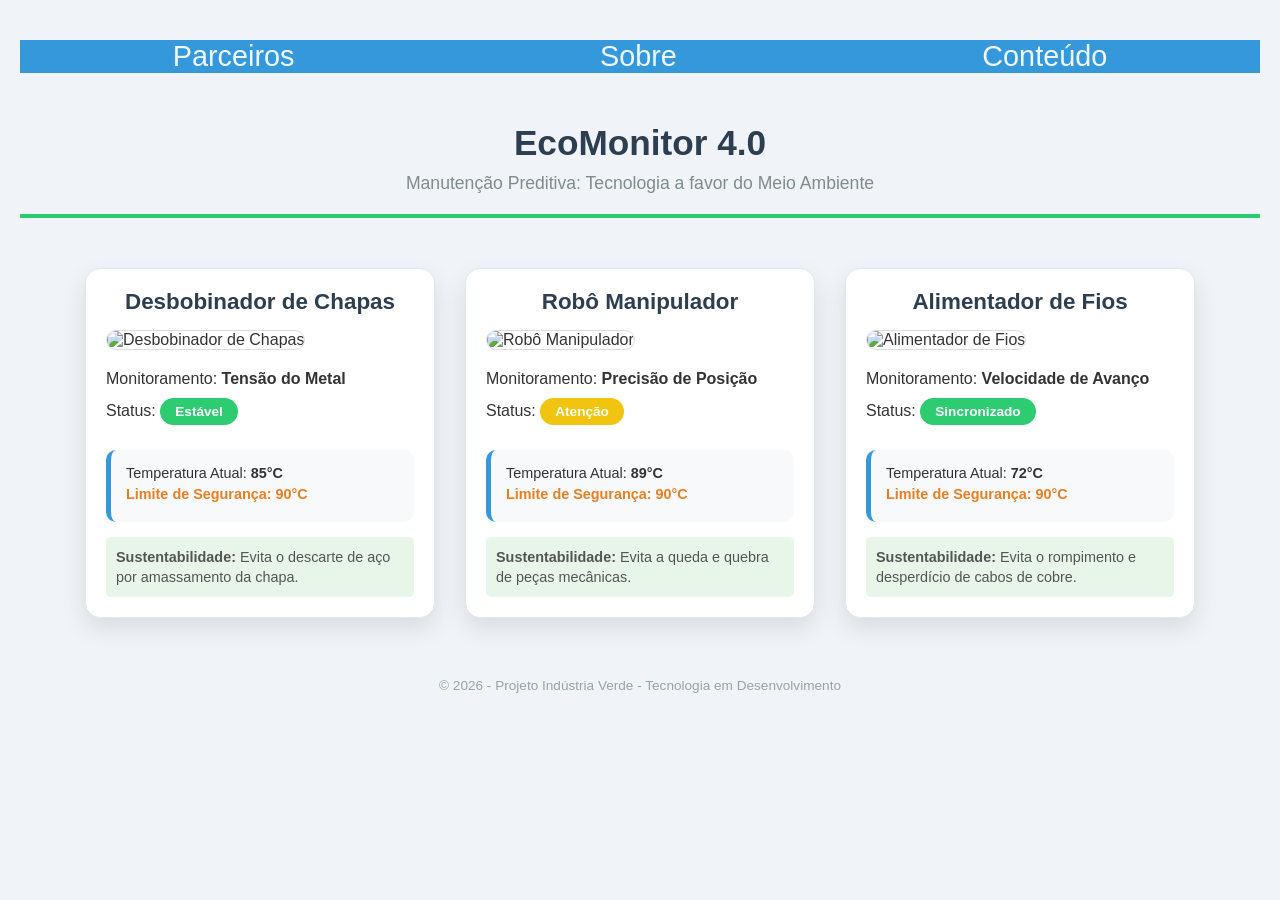
==== index.html @ 47059345 "navegacao no header" ====
<!DOCTYPE html>
<html lang="pt-br">
<head>
    <meta charset="UTF-8">
    <meta name="viewport" content="width=device-width, initial-scale=1.0">
    <title>EcoMonitor - Indústria Sustentável</title>
    <link rel="stylesheet" href="style.css">
</head>
<body>
    <header>
           <nav class="navegacao-inicio">
          <a href="/paginas/parceiros.html">Parceiros </a>
          <a href="/paginas/sobre.html"> Sobre</a>
          <a href="/paginas/conteudo.html">Conteúdo</a>
         </nav>
        <h1>EcoMonitor 4.0</h1>
        <p>Manutenção Preditiva: Tecnologia a favor do Meio Ambiente</p>
    </header>

    <main class="dashboard-container">
        
        <section class="card" id="desbobinador">
            <h2>Desbobinador de Chapas</h2>
            <img src="img/Desbobinador de Chapas.jpeg" alt="Desbobinador de Chapas" class="foto-maquina">
            <p>Monitoramento: <strong>Tensão do Metal</strong></p>
            <p>Status: <span class="badge status-bom">Estável</span></p>
            
            <div class="monitoramento-temp">
                <p>Temperatura Atual: <strong>85°C</strong></p>
                <p class="info-alerta">Limite de Segurança: 90°C</p>
            </div>

            <p class="impacto"><strong>Sustentabilidade:</strong> Evita o descarte de aço por amassamento da chapa.</p>
        </section>

        <section class="card" id="robo-manipulador">
            <h2>Robô Manipulador</h2>
            <img src="img/Robô Manipulador.jpeg" alt="Robô Manipulador" class="foto-maquina">
            <p>Monitoramento: <strong>Precisão de Posição</strong></p>
            <p>Status: <span class="badge status-alerta">Atenção</span></p>
            
            <div class="monitoramento-temp">
                <p>Temperatura Atual: <strong>89°C</strong></p>
                <p class="info-alerta">Limite de Segurança: 90°C</p>
            </div>

            <p class="impacto"><strong>Sustentabilidade:</strong> Evita a queda e quebra de peças mecânicas.</p>
        </section>

        <section class="card" id="alimentador-fios">
            <h2>Alimentador de Fios</h2>
            <img src="img/Alimentador de Fios.jpeg" alt="Alimentador de Fios" class="foto-maquina">
            <p>Monitoramento: <strong>Velocidade de Avanço</strong></p>
            <p>Status: <span class="badge status-bom">Sincronizado</span></p>
            
            <div class="monitoramento-temp">
                <p>Temperatura Atual: <strong>72°C</strong></p>
                <p class="info-alerta">Limite de Segurança: 90°C</p>
            </div>

            <p class="impacto"><strong>Sustentabilidade:</strong> Evita o rompimento e desperdício de cabos de cobre.</p>
        </section>

    </main>

    <footer>
        <p>&copy; 2026 - Projeto Indústria Verde - Tecnologia em Desenvolvimento</p>
    </footer>

</body>
</html>
---- style.css ----
* {
   margin: 0;
    padding: 0;
    box-sizing: border-box;
    font-family: 'Segoe UI', Tahoma, Geneva, Verdana, sans-serif;
}

body {
    background-color: #f0f4f8; 
    color: #333;
    padding: 40px 20px;
}

.navegacao-inicio {
display: flex;
align-items: center;
justify-content: space-around;
background: #3498db;
margin-bottom: 50px;

}
.navegacao-inicio a{
color: aliceblue;
font-family:'Segoe UI', Tahoma, Geneva, Verdana, sans-serif;
font-size: 1.8rem;
text-decoration: none;
cursor: pointer;
}
.navegacao-inicio a:hover{
color: wheat;
}
/* erika ate aqui*/


header {
    text-align: center;
    margin-bottom: 50px;
    border-bottom: 4px solid #2ecc71; 
    padding-bottom: 20px;
}

header h1 {
    color: #2c3e50;
    font-size: 2.2rem;
    margin-bottom: 10px;
}

header p {
    color: #7f8c8d;
    font-size: 1.1rem;
}


.dashboard-container {
    display: flex;
    flex-wrap: wrap;
    justify-content: center;
    gap: 30px;
}


.card {
    background-color: #ffffff;
    border-radius: 15px;
    padding: 20px;
    width: 350px; 
    box-shadow: 0 10px 25px rgba(0, 0, 0, 0.1);
    transition: transform 0.3s ease;
    border: 1px solid #e1e8ed;
}

.card:hover {
    transform: translateY(-10px); 
}

.card h2 {
    font-size: 1.4rem;
    color: #2c3e50;
    margin-bottom: 15px;
    text-align: center;
}


.foto-maquina {
    width: 100%;           
    height: 200px;         
    object-fit: cover;    
    border-radius: 10px;   
    margin-bottom: 20px;  
    border: 1px solid #ddd;
}


.badge {
    display: inline-block;
    padding: 6px 15px;
    border-radius: 20px;
    font-size: 0.85rem;
    font-weight: bold;
    color: white;
    margin: 10px 0;
}

.status-bom { background-color: #2ecc71; }
.status-alerta { background-color: #f1c40f; }
.status-critico { background-color: #e74c3c; }


.monitoramento-temp {
    background-color: #f8f9fa;
    padding: 15px;
    border-radius: 10px;
    margin: 15px 0;
    border-left: 5px solid #3498db; 
}

.monitoramento-temp p {
    font-size: 0.9rem;
    margin-bottom: 5px;
}

.info-alerta {
    color: #e67e22;
    font-weight: bold;
    font-size: 0.8rem;
}


.impacto {
    font-size: 0.9rem;
    color: #555;
    background-color: #e8f5e9; 
    padding: 10px;
    border-radius: 5px;
    line-height: 1.4;
}

footer {
    text-align: center;
    margin-top: 60px;
    color: #95a5a6;
    font-size: 0.85rem;
}
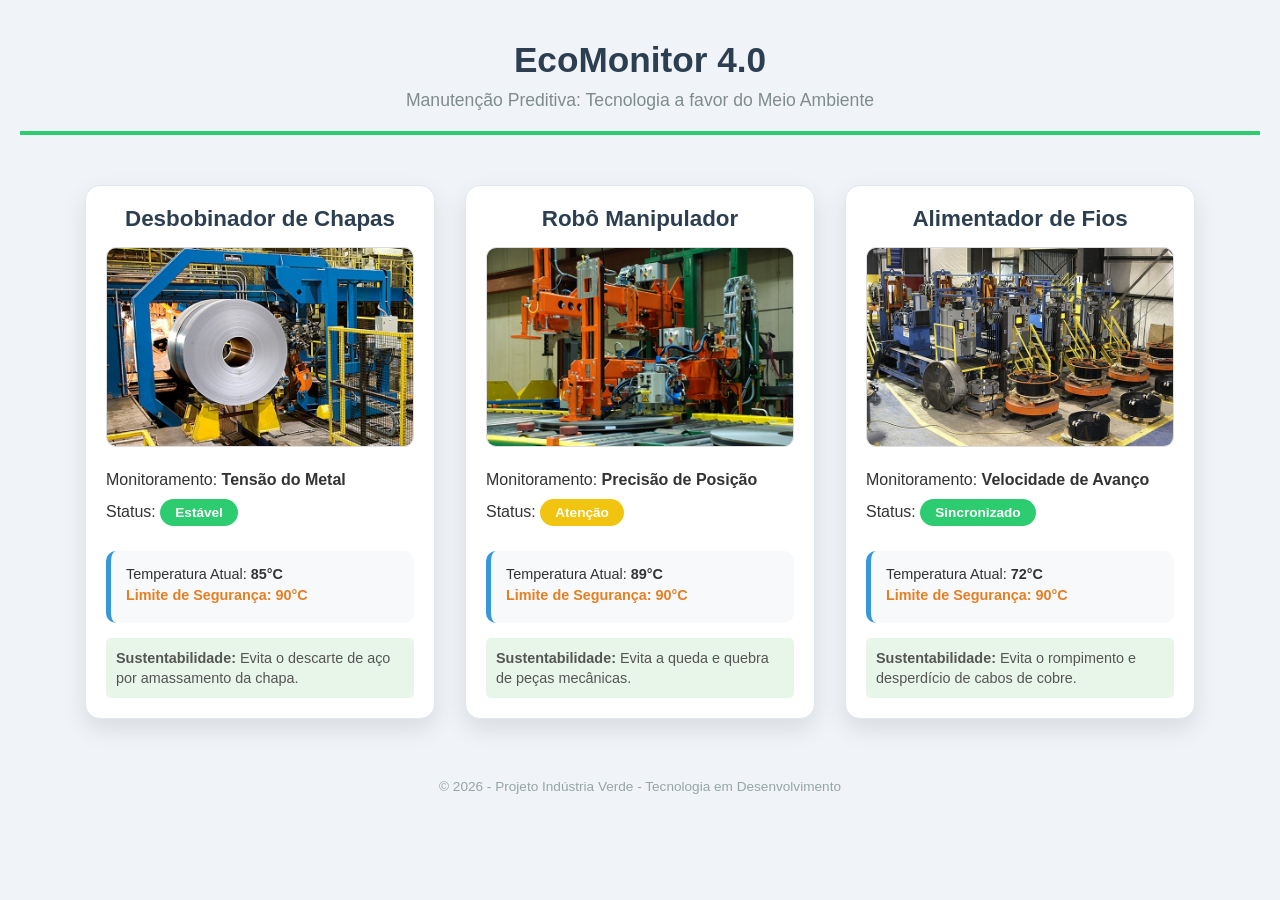
==== commit eba0c7bc: "Salvando meus arquivos antes do pull" ====
--- a/index.html
+++ b/index.html
@@ -1,71 +1,66 @@
-<!DOCTYPE html>
-<html lang="pt-br">
-<head>
-    <meta charset="UTF-8">
-    <meta name="viewport" content="width=device-width, initial-scale=1.0">
-    <title>EcoMonitor - Indústria Sustentável</title>
-    <link rel="stylesheet" href="style.css">
-</head>
-<body>
-    <header>
-           <nav class="navegacao-inicio">
-          <a href="/paginas/parceiros.html">Parceiros </a>
-          <a href="/paginas/sobre.html"> Sobre</a>
-          <a href="/paginas/conteudo.html">Conteúdo</a>
-         </nav>
-        <h1>EcoMonitor 4.0</h1>
-        <p>Manutenção Preditiva: Tecnologia a favor do Meio Ambiente</p>
-    </header>
-
-    <main class="dashboard-container">
-        
-        <section class="card" id="desbobinador">
-            <h2>Desbobinador de Chapas</h2>
-            <img src="img/Desbobinador de Chapas.jpeg" alt="Desbobinador de Chapas" class="foto-maquina">
-            <p>Monitoramento: <strong>Tensão do Metal</strong></p>
-            <p>Status: <span class="badge status-bom">Estável</span></p>
-            
-            <div class="monitoramento-temp">
-                <p>Temperatura Atual: <strong>85°C</strong></p>
-                <p class="info-alerta">Limite de Segurança: 90°C</p>
-            </div>
-
-            <p class="impacto"><strong>Sustentabilidade:</strong> Evita o descarte de aço por amassamento da chapa.</p>
-        </section>
-
-        <section class="card" id="robo-manipulador">
-            <h2>Robô Manipulador</h2>
-            <img src="img/Robô Manipulador.jpeg" alt="Robô Manipulador" class="foto-maquina">
-            <p>Monitoramento: <strong>Precisão de Posição</strong></p>
-            <p>Status: <span class="badge status-alerta">Atenção</span></p>
-            
-            <div class="monitoramento-temp">
-                <p>Temperatura Atual: <strong>89°C</strong></p>
-                <p class="info-alerta">Limite de Segurança: 90°C</p>
-            </div>
-
-            <p class="impacto"><strong>Sustentabilidade:</strong> Evita a queda e quebra de peças mecânicas.</p>
-        </section>
-
-        <section class="card" id="alimentador-fios">
-            <h2>Alimentador de Fios</h2>
-            <img src="img/Alimentador de Fios.jpeg" alt="Alimentador de Fios" class="foto-maquina">
-            <p>Monitoramento: <strong>Velocidade de Avanço</strong></p>
-            <p>Status: <span class="badge status-bom">Sincronizado</span></p>
-            
-            <div class="monitoramento-temp">
-                <p>Temperatura Atual: <strong>72°C</strong></p>
-                <p class="info-alerta">Limite de Segurança: 90°C</p>
-            </div>
-
-            <p class="impacto"><strong>Sustentabilidade:</strong> Evita o rompimento e desperdício de cabos de cobre.</p>
-        </section>
-
-    </main>
-
-    <footer>
-        <p>&copy; 2026 - Projeto Indústria Verde - Tecnologia em Desenvolvimento</p>
-    </footer>
-
-</body>
+<!DOCTYPE html>
+<html lang="pt-br">
+<head>
+    <meta charset="UTF-8">
+    <meta name="viewport" content="width=device-width, initial-scale=1.0">
+    <title>EcoMonitor - Indústria Sustentável</title>
+    <link rel="stylesheet" href="style.css">
+</head>
+<body>
+    <header>
+        <h1>EcoMonitor 4.0</h1>
+        <p>Manutenção Preditiva: Tecnologia a favor do Meio Ambiente</p>
+    </header>
+
+    <main class="dashboard-container">
+        
+        <section class="card" id="desbobinador">
+            <h2>Desbobinador de Chapas</h2>
+            <img src="img/Desbobinador de Chapas.jpeg" alt="Desbobinador de Chapas" class="foto-maquina">
+            <p>Monitoramento: <strong>Tensão do Metal</strong></p>
+            <p>Status: <span class="badge status-bom">Estável</span></p>
+            
+            <div class="monitoramento-temp">
+                <p>Temperatura Atual: <strong>85°C</strong></p>
+                <p class="info-alerta">Limite de Segurança: 90°C</p>
+            </div>
+
+            <p class="impacto"><strong>Sustentabilidade:</strong> Evita o descarte de aço por amassamento da chapa.</p>
+        </section>
+
+        <section class="card" id="robo-manipulador">
+            <h2>Robô Manipulador</h2>
+            <img src="img/Robô Manipulador.jpeg" alt="Robô Manipulador" class="foto-maquina">
+            <p>Monitoramento: <strong>Precisão de Posição</strong></p>
+            <p>Status: <span class="badge status-alerta">Atenção</span></p>
+            
+            <div class="monitoramento-temp">
+                <p>Temperatura Atual: <strong>89°C</strong></p>
+                <p class="info-alerta">Limite de Segurança: 90°C</p>
+            </div>
+
+            <p class="impacto"><strong>Sustentabilidade:</strong> Evita a queda e quebra de peças mecânicas.</p>
+        </section>
+
+        <section class="card" id="alimentador-fios">
+            <h2>Alimentador de Fios</h2>
+            <img src="img/Alimentador de Fios.jpeg" alt="Alimentador de Fios" class="foto-maquina">
+            <p>Monitoramento: <strong>Velocidade de Avanço</strong></p>
+            <p>Status: <span class="badge status-bom">Sincronizado</span></p>
+            
+            <div class="monitoramento-temp">
+                <p>Temperatura Atual: <strong>72°C</strong></p>
+                <p class="info-alerta">Limite de Segurança: 90°C</p>
+            </div>
+
+            <p class="impacto"><strong>Sustentabilidade:</strong> Evita o rompimento e desperdício de cabos de cobre.</p>
+        </section>
+
+    </main>
+
+    <footer>
+        <p>&copy; 2026 - Projeto Indústria Verde - Tecnologia em Desenvolvimento</p>
+    </footer>
+
+</body>
 </html>
--- a/style.css
+++ b/style.css
@@ -1,143 +1,123 @@
-* {
-   margin: 0;
-    padding: 0;
-    box-sizing: border-box;
-    font-family: 'Segoe UI', Tahoma, Geneva, Verdana, sans-serif;
-}
-
-body {
-    background-color: #f0f4f8; 
-    color: #333;
-    padding: 40px 20px;
-}
-
-.navegacao-inicio {
-display: flex;
-align-items: center;
-justify-content: space-around;
-background: #3498db;
-margin-bottom: 50px;
-
-}
-.navegacao-inicio a{
-color: aliceblue;
-font-family:'Segoe UI', Tahoma, Geneva, Verdana, sans-serif;
-font-size: 1.8rem;
-text-decoration: none;
-cursor: pointer;
-}
-.navegacao-inicio a:hover{
-color: wheat;
-}
-/* erika ate aqui*/
-
-
-header {
-    text-align: center;
-    margin-bottom: 50px;
-    border-bottom: 4px solid #2ecc71; 
-    padding-bottom: 20px;
-}
-
-header h1 {
-    color: #2c3e50;
-    font-size: 2.2rem;
-    margin-bottom: 10px;
-}
-
-header p {
-    color: #7f8c8d;
-    font-size: 1.1rem;
-}
-
-
-.dashboard-container {
-    display: flex;
-    flex-wrap: wrap;
-    justify-content: center;
-    gap: 30px;
-}
-
-
-.card {
-    background-color: #ffffff;
-    border-radius: 15px;
-    padding: 20px;
-    width: 350px; 
-    box-shadow: 0 10px 25px rgba(0, 0, 0, 0.1);
-    transition: transform 0.3s ease;
-    border: 1px solid #e1e8ed;
-}
-
-.card:hover {
-    transform: translateY(-10px); 
-}
-
-.card h2 {
-    font-size: 1.4rem;
-    color: #2c3e50;
-    margin-bottom: 15px;
-    text-align: center;
-}
-
-
-.foto-maquina {
-    width: 100%;           
-    height: 200px;         
-    object-fit: cover;    
-    border-radius: 10px;   
-    margin-bottom: 20px;  
-    border: 1px solid #ddd;
-}
-
-
-.badge {
-    display: inline-block;
-    padding: 6px 15px;
-    border-radius: 20px;
-    font-size: 0.85rem;
-    font-weight: bold;
-    color: white;
-    margin: 10px 0;
-}
-
-.status-bom { background-color: #2ecc71; }
-.status-alerta { background-color: #f1c40f; }
-.status-critico { background-color: #e74c3c; }
-
-
-.monitoramento-temp {
-    background-color: #f8f9fa;
-    padding: 15px;
-    border-radius: 10px;
-    margin: 15px 0;
-    border-left: 5px solid #3498db; 
-}
-
-.monitoramento-temp p {
-    font-size: 0.9rem;
-    margin-bottom: 5px;
-}
-
-.info-alerta {
-    color: #e67e22;
-    font-weight: bold;
-    font-size: 0.8rem;
-}
-
-
-.impacto {
-    font-size: 0.9rem;
-    color: #555;
-    background-color: #e8f5e9; 
-    padding: 10px;
-    border-radius: 5px;
-    line-height: 1.4;
-}
-
-footer {
-    text-align: center;
-    margin-top: 60px;
-    color: #95a5a6;
-    font-size: 0.85rem;
+* {
+   margin: 0;
+    padding: 0;
+    box-sizing: border-box;
+    font-family: 'Segoe UI', Tahoma, Geneva, Verdana, sans-serif;
+}
+
+body {
+    background-color: #f0f4f8; 
+    color: #333;
+    padding: 40px 20px;
+}
+
+
+header {
+    text-align: center;
+    margin-bottom: 50px;
+    border-bottom: 4px solid #2ecc71; 
+    padding-bottom: 20px;
+}
+
+header h1 {
+    color: #2c3e50;
+    font-size: 2.2rem;
+    margin-bottom: 10px;
+}
+
+header p {
+    color: #7f8c8d;
+    font-size: 1.1rem;
+}
+
+
+.dashboard-container {
+    display: flex;
+    flex-wrap: wrap;
+    justify-content: center;
+    gap: 30px;
+}
+
+
+.card {
+    background-color: #ffffff;
+    border-radius: 15px;
+    padding: 20px;
+    width: 350px; 
+    box-shadow: 0 10px 25px rgba(0, 0, 0, 0.1);
+    transition: transform 0.3s ease;
+    border: 1px solid #e1e8ed;
+}
+
+.card:hover {
+    transform: translateY(-10px); 
+}
+
+.card h2 {
+    font-size: 1.4rem;
+    color: #2c3e50;
+    margin-bottom: 15px;
+    text-align: center;
+}
+
+
+.foto-maquina {
+    width: 100%;           
+    height: 200px;         
+    object-fit: cover;    
+    border-radius: 10px;   
+    margin-bottom: 20px;  
+    border: 1px solid #ddd;
+}
+
+
+.badge {
+    display: inline-block;
+    padding: 6px 15px;
+    border-radius: 20px;
+    font-size: 0.85rem;
+    font-weight: bold;
+    color: white;
+    margin: 10px 0;
+}
+
+.status-bom { background-color: #2ecc71; }
+.status-alerta { background-color: #f1c40f; }
+.status-critico { background-color: #e74c3c; }
+
+
+.monitoramento-temp {
+    background-color: #f8f9fa;
+    padding: 15px;
+    border-radius: 10px;
+    margin: 15px 0;
+    border-left: 5px solid #3498db; 
+}
+
+.monitoramento-temp p {
+    font-size: 0.9rem;
+    margin-bottom: 5px;
+}
+
+.info-alerta {
+    color: #e67e22;
+    font-weight: bold;
+    font-size: 0.8rem;
+}
+
+
+.impacto {
+    font-size: 0.9rem;
+    color: #555;
+    background-color: #e8f5e9; 
+    padding: 10px;
+    border-radius: 5px;
+    line-height: 1.4;
+}
+
+footer {
+    text-align: center;
+    margin-top: 60px;
+    color: #95a5a6;
+    font-size: 0.85rem;
 }
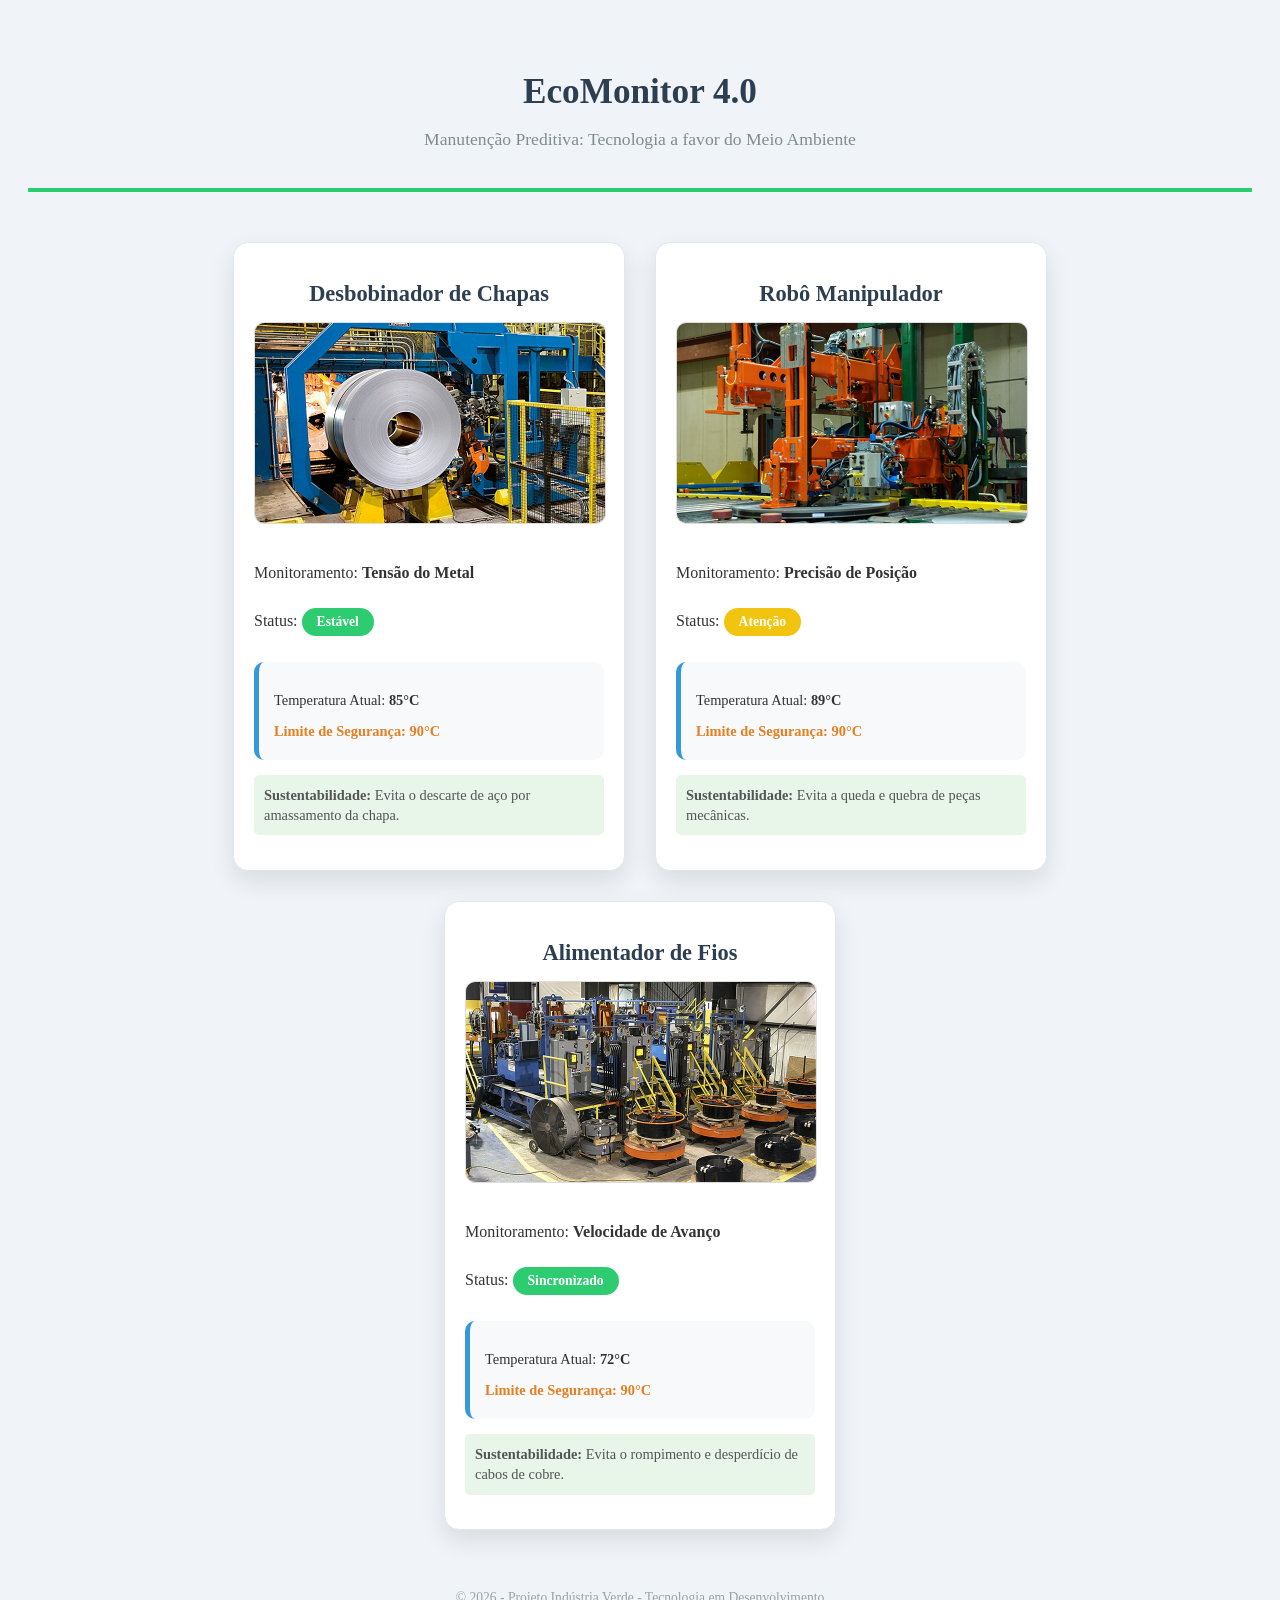
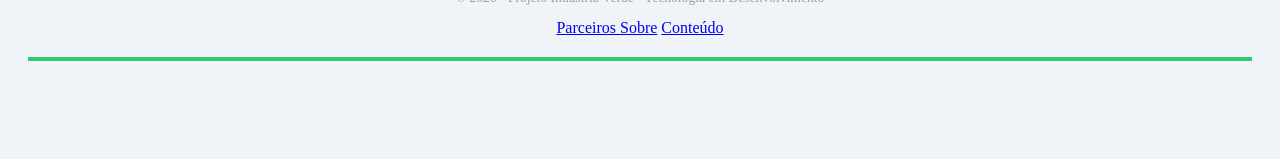
==== commit b1f0514d: "unindo meu codigo com o da colega" ====
--- a/index.html
+++ b/index.html
@@ -1,3 +1,4 @@
+
 <!DOCTYPE html>
 <html lang="pt-br">
 <head>
@@ -61,6 +62,13 @@
     <footer>
         <p>&copy; 2026 - Projeto Indústria Verde - Tecnologia em Desenvolvimento</p>
     </footer>
+    <header>
+           <nav class="navegacao-inicio">
+          <a href="/paginas/parceiros.html">Parceiros </a>
+          <a href="/paginas/sobre.html"> Sobre</a>
+          <a href="/paginas/conteudo.html">Conteúdo</a>
+         </nav>
+       
+</body>
 
-</body>
 </html>
--- a/style.css
+++ b/style.css
@@ -1,3 +1,4 @@
+<<<<<<< HEAD
 * {
    margin: 0;
     padding: 0;
@@ -120,4 +121,148 @@
     margin-top: 60px;
     color: #95a5a6;
     font-size: 0.85rem;
+=======
+* {
+   margin: 0;
+    padding: 0;
+    box-sizing: border-box;
+    font-family: 'Segoe UI', Tahoma, Geneva, Verdana, sans-serif;
+}
+
+body {
+    background-color: #f0f4f8; 
+    color: #333;
+    padding: 40px 20px;
+}
+
+.navegacao-inicio {
+display: flex;
+align-items: center;
+justify-content: space-around;
+background: #3498db;
+margin-bottom: 50px;
+
+}
+.navegacao-inicio a{
+color: aliceblue;
+font-family:'Segoe UI', Tahoma, Geneva, Verdana, sans-serif;
+font-size: 1.8rem;
+text-decoration: none;
+cursor: pointer;
+}
+.navegacao-inicio a:hover{
+color: wheat;
+}
+/* erika ate aqui*/
+
+
+header {
+    text-align: center;
+    margin-bottom: 50px;
+    border-bottom: 4px solid #2ecc71; 
+    padding-bottom: 20px;
+}
+
+header h1 {
+    color: #2c3e50;
+    font-size: 2.2rem;
+    margin-bottom: 10px;
+}
+
+header p {
+    color: #7f8c8d;
+    font-size: 1.1rem;
+}
+
+
+.dashboard-container {
+    display: flex;
+    flex-wrap: wrap;
+    justify-content: center;
+    gap: 30px;
+}
+
+
+.card {
+    background-color: #ffffff;
+    border-radius: 15px;
+    padding: 20px;
+    width: 350px; 
+    box-shadow: 0 10px 25px rgba(0, 0, 0, 0.1);
+    transition: transform 0.3s ease;
+    border: 1px solid #e1e8ed;
+}
+
+.card:hover {
+    transform: translateY(-10px); 
+}
+
+.card h2 {
+    font-size: 1.4rem;
+    color: #2c3e50;
+    margin-bottom: 15px;
+    text-align: center;
+}
+
+
+.foto-maquina {
+    width: 100%;           
+    height: 200px;         
+    object-fit: cover;    
+    border-radius: 10px;   
+    margin-bottom: 20px;  
+    border: 1px solid #ddd;
+}
+
+
+.badge {
+    display: inline-block;
+    padding: 6px 15px;
+    border-radius: 20px;
+    font-size: 0.85rem;
+    font-weight: bold;
+    color: white;
+    margin: 10px 0;
+}
+
+.status-bom { background-color: #2ecc71; }
+.status-alerta { background-color: #f1c40f; }
+.status-critico { background-color: #e74c3c; }
+
+
+.monitoramento-temp {
+    background-color: #f8f9fa;
+    padding: 15px;
+    border-radius: 10px;
+    margin: 15px 0;
+    border-left: 5px solid #3498db; 
+}
+
+.monitoramento-temp p {
+    font-size: 0.9rem;
+    margin-bottom: 5px;
+}
+
+.info-alerta {
+    color: #e67e22;
+    font-weight: bold;
+    font-size: 0.8rem;
+}
+
+
+.impacto {
+    font-size: 0.9rem;
+    color: #555;
+    background-color: #e8f5e9; 
+    padding: 10px;
+    border-radius: 5px;
+    line-height: 1.4;
+}
+
+footer {
+    text-align: center;
+    margin-top: 60px;
+    color: #95a5a6;
+    font-size: 0.85rem;
+>>>>>>> 470593454607d893ea749dcca7d8f528032aa0ab
 }
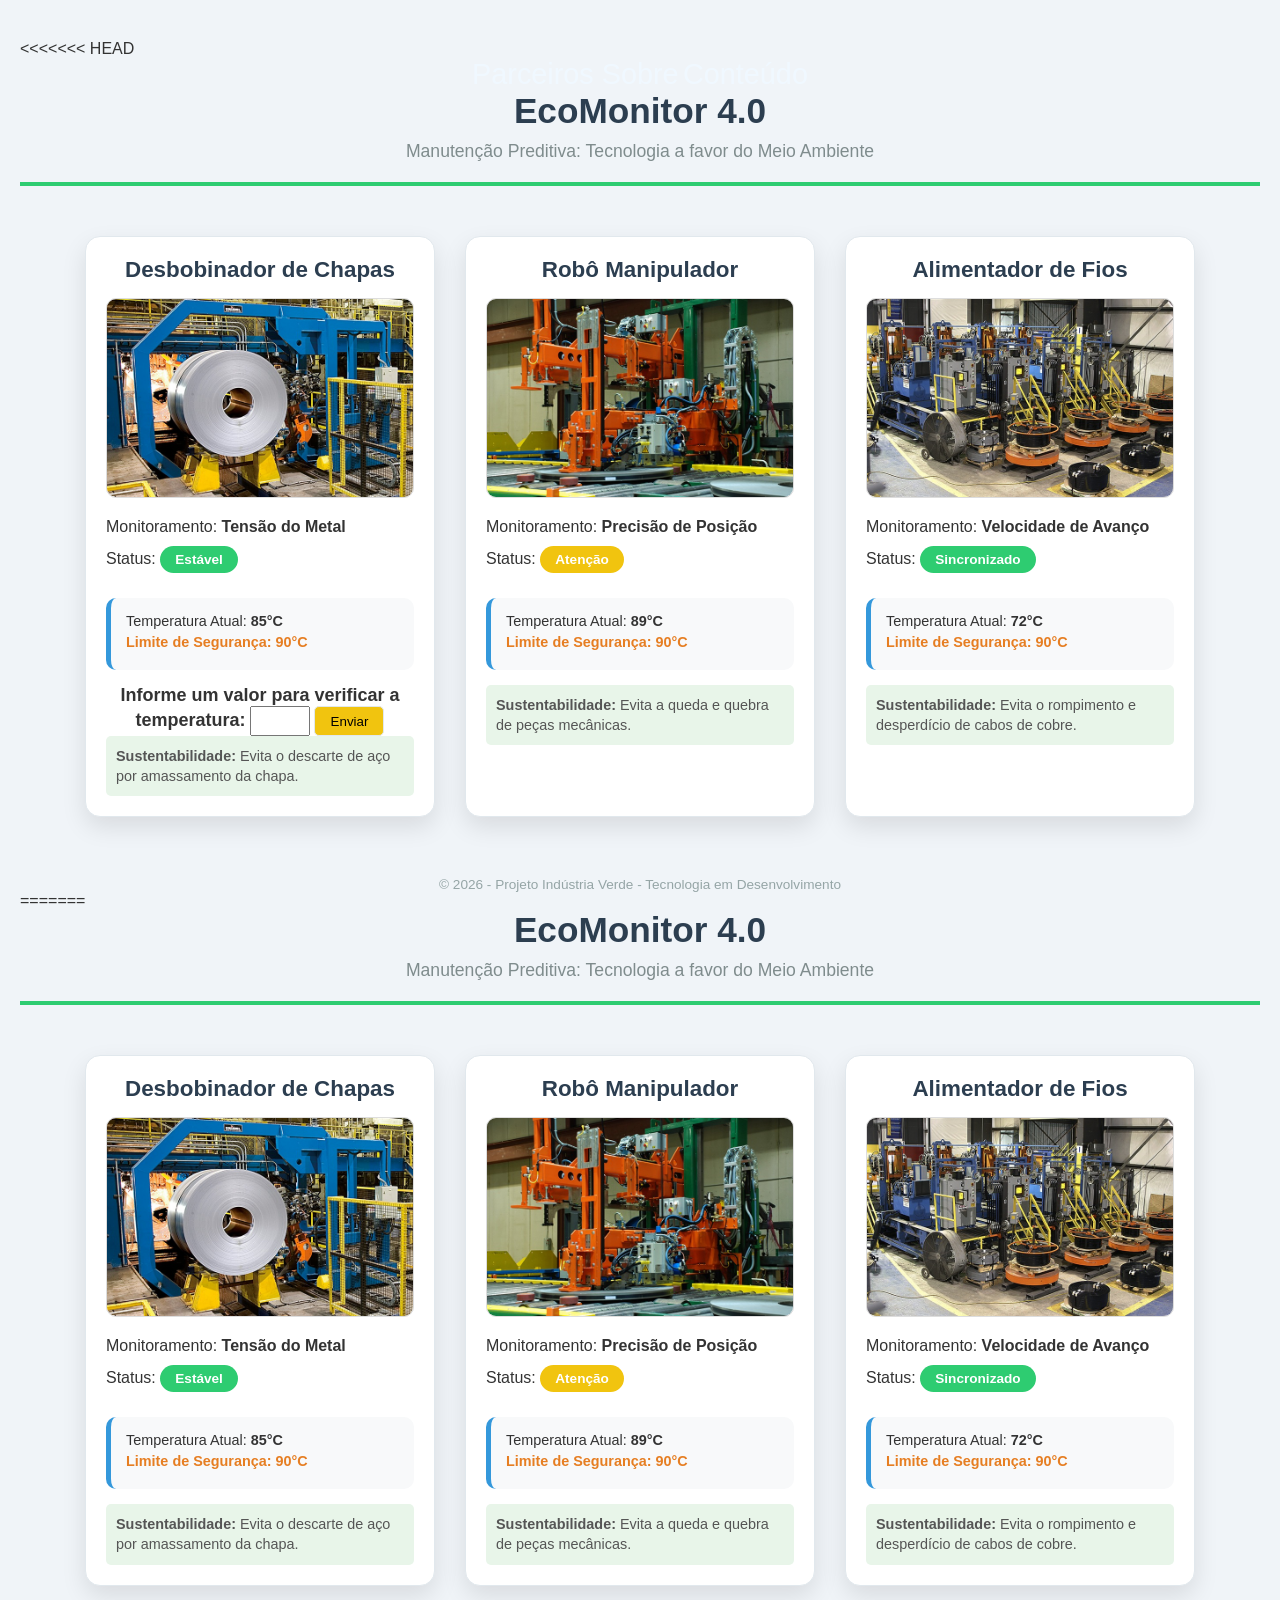
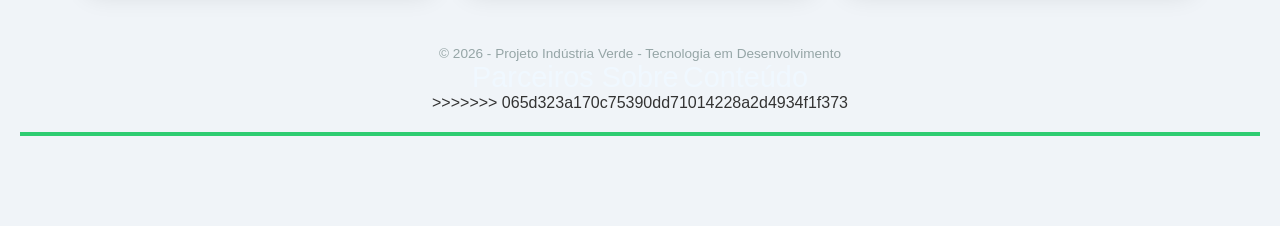
==== commit 33931331: "acrescentei o form" ====
--- a/index.html
+++ b/index.html
@@ -1,3 +1,83 @@
+<<<<<<< HEAD
+<!DOCTYPE html>
+<html lang="pt-br">
+<head>
+    <meta charset="UTF-8">
+    <meta name="viewport" content="width=device-width, initial-scale=1.0">
+    <title>EcoMonitor - Indústria Sustentável</title>
+    <link rel="stylesheet" href="style.css">
+</head>
+<body>
+    <header>
+           <nav class="navegacao-inicio">
+          <a href="/paginas/parceiros.html">Parceiros </a>
+          <a href="/paginas/sobre.html"> Sobre</a>
+          <a href="/paginas/conteudo.html">Conteúdo</a>
+         </nav>
+        <h1>EcoMonitor 4.0</h1>
+        <p>Manutenção Preditiva: Tecnologia a favor do Meio Ambiente</p>
+    </header>
+
+    <main class="dashboard-container">
+        
+        <section class="card" id="desbobinador">
+            <h2>Desbobinador de Chapas</h2>
+            <img src="img/Desbobinador de Chapas.jpeg" alt="Desbobinador de Chapas" class="foto-maquina">
+            <p>Monitoramento: <strong>Tensão do Metal</strong></p>
+            <p>Status: <span class="badge status-bom">Estável</span></p>
+            
+            <div class="monitoramento-temp">
+                <p>Temperatura Atual: <strong>85°C</strong></p>
+                <p class="info-alerta">Limite de Segurança: 90°C</p>
+            </div>
+           
+                <form>
+                <label id="temperatura" for="valor">Informe um valor para verificar a temperatura:</label>
+                <input type="number" id="valor" name="valor"> 
+                <button id="btn-enviar" type="submit">Enviar</button>
+                <p class="paragrafo"></p>
+            </form>
+
+            <p class="impacto"><strong>Sustentabilidade:</strong> Evita o descarte de aço por amassamento da chapa.</p>
+        </section>
+
+        <section class="card" id="robo-manipulador">
+            <h2>Robô Manipulador</h2>
+            <img src="img/Robô Manipulador.jpeg" alt="Robô Manipulador" class="foto-maquina">
+            <p>Monitoramento: <strong>Precisão de Posição</strong></p>
+            <p>Status: <span class="badge status-alerta">Atenção</span></p>
+            
+            <div class="monitoramento-temp">
+                <p>Temperatura Atual: <strong>89°C</strong></p>
+                <p class="info-alerta">Limite de Segurança: 90°C</p>
+            </div>
+
+            <p class="impacto"><strong>Sustentabilidade:</strong> Evita a queda e quebra de peças mecânicas.</p>
+        </section>
+
+        <section class="card" id="alimentador-fios">
+            <h2>Alimentador de Fios</h2>
+            <img src="img/Alimentador de Fios.jpeg" alt="Alimentador de Fios" class="foto-maquina">
+            <p>Monitoramento: <strong>Velocidade de Avanço</strong></p>
+            <p>Status: <span class="badge status-bom">Sincronizado</span></p>
+            
+            <div class="monitoramento-temp">
+                <p>Temperatura Atual: <strong>72°C</strong></p>
+                <p class="info-alerta">Limite de Segurança: 90°C</p>
+            </div>
+
+            <p class="impacto"><strong>Sustentabilidade:</strong> Evita o rompimento e desperdício de cabos de cobre.</p>
+        </section>
+
+    </main>
+
+    <footer>
+        <p>&copy; 2026 - Projeto Indústria Verde - Tecnologia em Desenvolvimento</p>
+    </footer>
+    <script src="script.js"></script>
+
+</body>
+=======
 
 <!DOCTYPE html>
 <html lang="pt-br">
@@ -71,4 +151,5 @@
        
 </body>
 
+>>>>>>> 065d323a170c75390dd71014228a2d4934f1f373
 </html>
--- a/style.css
+++ b/style.css
@@ -1,4 +1,171 @@
 <<<<<<< HEAD
+.navegacao-inicio {
+display: flex;
+align-items: center;
+justify-content: space-around;
+background: #3498db;
+margin-bottom: 50px;
+
+}
+.navegacao-inicio a{
+color: aliceblue;
+font-family:'Segoe UI', Tahoma, Geneva, Verdana, sans-serif;
+font-size: 1.8rem;
+text-decoration: none;
+cursor: pointer;
+}
+.navegacao-inicio a:hover{
+color: wheat;
+}
+form{
+text-align: center;
+font-weight: bold;
+}
+label{
+font-size: 18px;
+}
+
+input{
+width: 60px;
+height: 30px;
+text-align: center;
+}
+#btn-enviar{
+    background-color: #f1c40f;
+  
+    border-radius: 5px;
+   
+    width: 70px; 
+    height: 30px;
+   
+    transition: transform 0.3s ease;
+    border: 1px solid #e1e8ed;
+
+}
+/* erika ate aqui*/
+* {
+   margin: 0;
+    padding: 0;
+    box-sizing: border-box;
+    font-family: 'Segoe UI', Tahoma, Geneva, Verdana, sans-serif;
+}
+
+body {
+    background-color: #f0f4f8; 
+    color: #333;
+    padding: 40px 20px;
+}
+
+header {
+    text-align: center;
+    margin-bottom: 50px;
+    border-bottom: 4px solid #2ecc71; 
+    padding-bottom: 20px;
+}
+
+header h1 {
+    color: #2c3e50;
+    font-size: 2.2rem;
+    margin-bottom: 10px;
+}
+
+header p {
+    color: #7f8c8d;
+    font-size: 1.1rem;
+}
+
+
+.dashboard-container {
+    display: flex;
+    flex-wrap: wrap;
+    justify-content: center;
+    gap: 30px;
+}
+
+
+.card {
+    background-color: #ffffff;
+    border-radius: 15px;
+    padding: 20px;
+    width: 350px; 
+    box-shadow: 0 10px 25px rgba(0, 0, 0, 0.1);
+    transition: transform 0.3s ease;
+    border: 1px solid #e1e8ed;
+}
+
+.card:hover {
+    transform: translateY(-10px); 
+}
+
+.card h2 {
+    font-size: 1.4rem;
+    color: #2c3e50;
+    margin-bottom: 15px;
+    text-align: center;
+}
+
+
+.foto-maquina {
+    width: 100%;           
+    height: 200px;         
+    object-fit: cover;    
+    border-radius: 10px;   
+    margin-bottom: 20px;  
+    border: 1px solid #ddd;
+}
+
+
+.badge {
+    display: inline-block;
+    padding: 6px 15px;
+    border-radius: 20px;
+    font-size: 0.85rem;
+    font-weight: bold;
+    color: white;
+    margin: 10px 0;
+}
+
+.status-bom { background-color: #2ecc71; }
+.status-alerta { background-color: #f1c40f; }
+.status-critico { background-color: #e74c3c; }
+
+
+.monitoramento-temp {
+    background-color: #f8f9fa;
+    padding: 15px;
+    border-radius: 10px;
+    margin: 15px 0;
+    border-left: 5px solid #3498db; 
+}
+
+.monitoramento-temp p {
+    font-size: 0.9rem;
+    margin-bottom: 5px;
+}
+
+.info-alerta {
+    color: #e67e22;
+    font-weight: bold;
+    font-size: 0.8rem;
+}
+
+
+.impacto {
+    font-size: 0.9rem;
+    color: #555;
+    background-color: #e8f5e9; 
+    padding: 10px;
+    border-radius: 5px;
+    line-height: 1.4;
+}
+
+footer {
+    text-align: center;
+    margin-top: 60px;
+    color: #95a5a6;
+    font-size: 0.85rem;
+=======
+
 * {
    margin: 0;
     padding: 0;
@@ -121,7 +288,7 @@
     margin-top: 60px;
     color: #95a5a6;
     font-size: 0.85rem;
-=======
+}
 * {
    margin: 0;
     padding: 0;
@@ -264,5 +431,6 @@
     margin-top: 60px;
     color: #95a5a6;
     font-size: 0.85rem;
->>>>>>> 470593454607d893ea749dcca7d8f528032aa0ab
+
+>>>>>>> 065d323a170c75390dd71014228a2d4934f1f373
 }
--- a/style.css
+++ b/style.css
@@ -1,4 +1,171 @@
 <<<<<<< HEAD
+.navegacao-inicio {
+display: flex;
+align-items: center;
+justify-content: space-around;
+background: #3498db;
+margin-bottom: 50px;
+
+}
+.navegacao-inicio a{
+color: aliceblue;
+font-family:'Segoe UI', Tahoma, Geneva, Verdana, sans-serif;
+font-size: 1.8rem;
+text-decoration: none;
+cursor: pointer;
+}
+.navegacao-inicio a:hover{
+color: wheat;
+}
+form{
+text-align: center;
+font-weight: bold;
+}
+label{
+font-size: 18px;
+}
+
+input{
+width: 60px;
+height: 30px;
+text-align: center;
+}
+#btn-enviar{
+    background-color: #f1c40f;
+  
+    border-radius: 5px;
+   
+    width: 70px; 
+    height: 30px;
+   
+    transition: transform 0.3s ease;
+    border: 1px solid #e1e8ed;
+
+}
+/* erika ate aqui*/
+* {
+   margin: 0;
+    padding: 0;
+    box-sizing: border-box;
+    font-family: 'Segoe UI', Tahoma, Geneva, Verdana, sans-serif;
+}
+
+body {
+    background-color: #f0f4f8; 
+    color: #333;
+    padding: 40px 20px;
+}
+
+header {
+    text-align: center;
+    margin-bottom: 50px;
+    border-bottom: 4px solid #2ecc71; 
+    padding-bottom: 20px;
+}
+
+header h1 {
+    color: #2c3e50;
+    font-size: 2.2rem;
+    margin-bottom: 10px;
+}
+
+header p {
+    color: #7f8c8d;
+    font-size: 1.1rem;
+}
+
+
+.dashboard-container {
+    display: flex;
+    flex-wrap: wrap;
+    justify-content: center;
+    gap: 30px;
+}
+
+
+.card {
+    background-color: #ffffff;
+    border-radius: 15px;
+    padding: 20px;
+    width: 350px; 
+    box-shadow: 0 10px 25px rgba(0, 0, 0, 0.1);
+    transition: transform 0.3s ease;
+    border: 1px solid #e1e8ed;
+}
+
+.card:hover {
+    transform: translateY(-10px); 
+}
+
+.card h2 {
+    font-size: 1.4rem;
+    color: #2c3e50;
+    margin-bottom: 15px;
+    text-align: center;
+}
+
+
+.foto-maquina {
+    width: 100%;           
+    height: 200px;         
+    object-fit: cover;    
+    border-radius: 10px;   
+    margin-bottom: 20px;  
+    border: 1px solid #ddd;
+}
+
+
+.badge {
+    display: inline-block;
+    padding: 6px 15px;
+    border-radius: 20px;
+    font-size: 0.85rem;
+    font-weight: bold;
+    color: white;
+    margin: 10px 0;
+}
+
+.status-bom { background-color: #2ecc71; }
+.status-alerta { background-color: #f1c40f; }
+.status-critico { background-color: #e74c3c; }
+
+
+.monitoramento-temp {
+    background-color: #f8f9fa;
+    padding: 15px;
+    border-radius: 10px;
+    margin: 15px 0;
+    border-left: 5px solid #3498db; 
+}
+
+.monitoramento-temp p {
+    font-size: 0.9rem;
+    margin-bottom: 5px;
+}
+
+.info-alerta {
+    color: #e67e22;
+    font-weight: bold;
+    font-size: 0.8rem;
+}
+
+
+.impacto {
+    font-size: 0.9rem;
+    color: #555;
+    background-color: #e8f5e9; 
+    padding: 10px;
+    border-radius: 5px;
+    line-height: 1.4;
+}
+
+footer {
+    text-align: center;
+    margin-top: 60px;
+    color: #95a5a6;
+    font-size: 0.85rem;
+=======
+
 * {
    margin: 0;
     padding: 0;
@@ -121,7 +288,7 @@
     margin-top: 60px;
     color: #95a5a6;
     font-size: 0.85rem;
-=======
+}
 * {
    margin: 0;
     padding: 0;
@@ -264,5 +431,6 @@
     margin-top: 60px;
     color: #95a5a6;
     font-size: 0.85rem;
->>>>>>> 470593454607d893ea749dcca7d8f528032aa0ab
+
+>>>>>>> 065d323a170c75390dd71014228a2d4934f1f373
 }
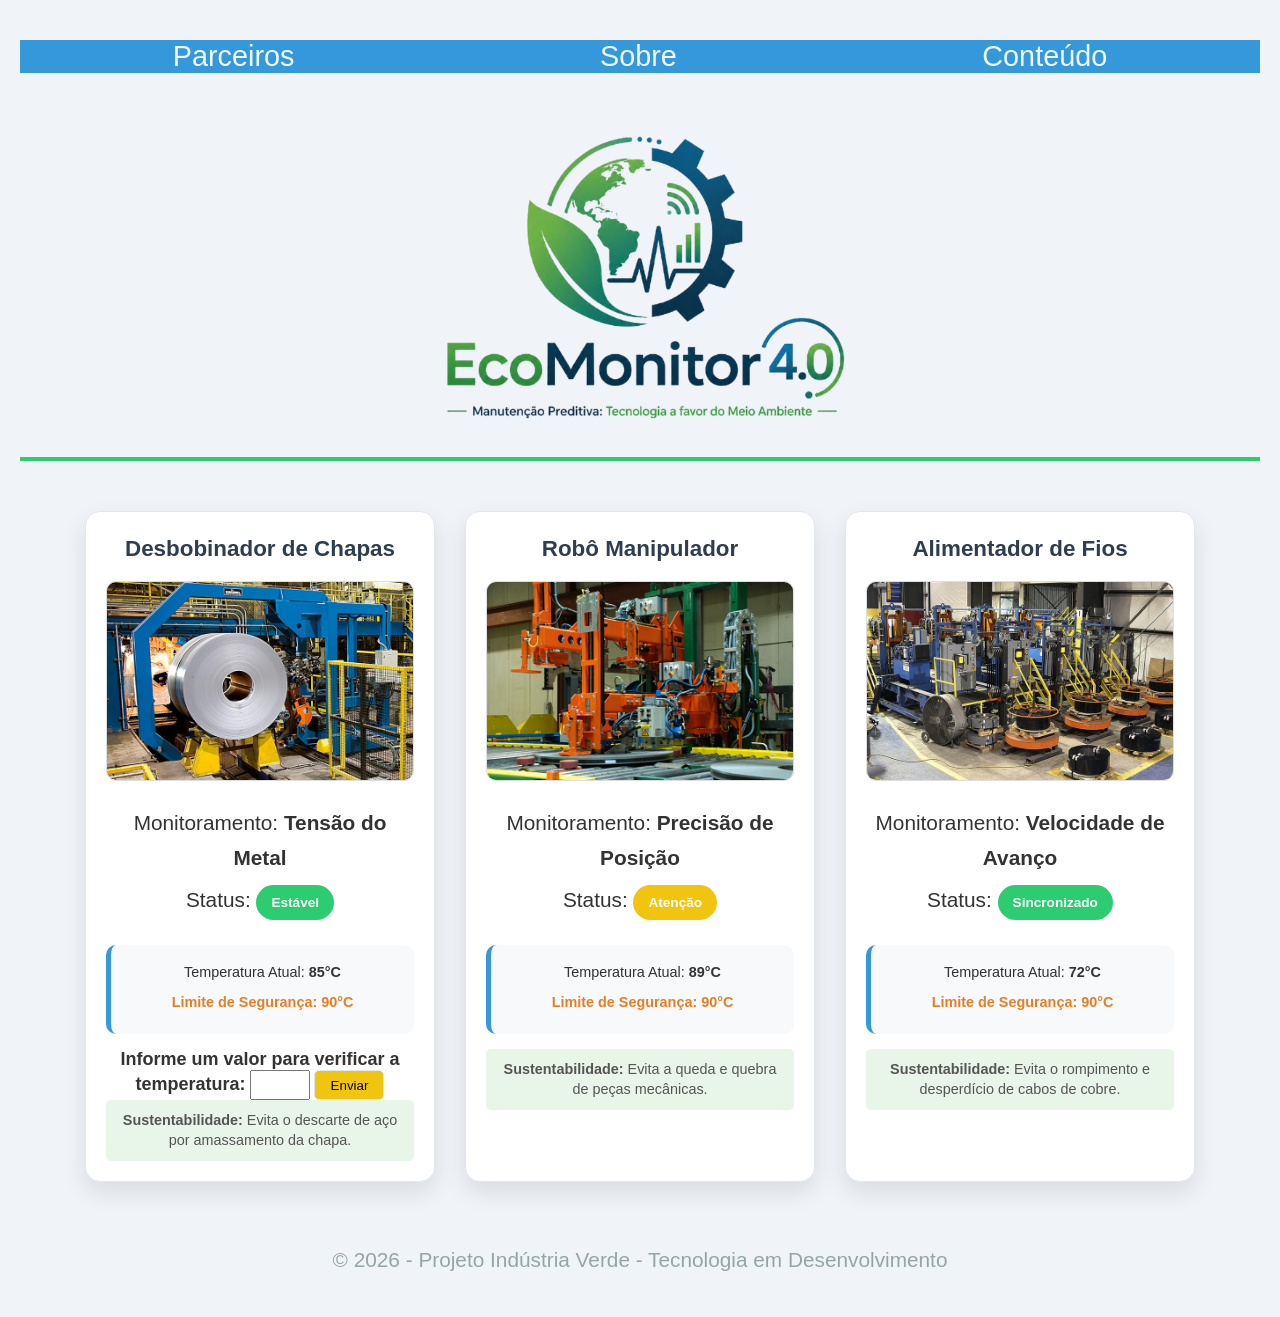
==== commit adb3e339: "paginas + css" ====
--- a/index.html
+++ b/index.html
@@ -1,11 +1,10 @@
-<<<<<<< HEAD
 <!DOCTYPE html>
 <html lang="pt-br">
 <head>
     <meta charset="UTF-8">
     <meta name="viewport" content="width=device-width, initial-scale=1.0">
     <title>EcoMonitor - Indústria Sustentável</title>
-    <link rel="stylesheet" href="style.css">
+    <link rel="stylesheet" href="/css/style.css">
 </head>
 <body>
     <header>
@@ -14,8 +13,10 @@
           <a href="/paginas/sobre.html"> Sobre</a>
           <a href="/paginas/conteudo.html">Conteúdo</a>
          </nav>
-        <h1>EcoMonitor 4.0</h1>
-        <p>Manutenção Preditiva: Tecnologia a favor do Meio Ambiente</p>
+          <img class="logo_index" src="img/logo_index-removebg-preview.png"> 
+         <!--<h1>EcoMonitor 4.0</h1>
+        <p>Manutenção Preditiva: Tecnologia a favor do Meio Ambiente</p> -->
+     
     </header>
 
     <main class="dashboard-container">
@@ -77,79 +78,3 @@
     <script src="script.js"></script>
 
 </body>
-=======
-
-<!DOCTYPE html>
-<html lang="pt-br">
-<head>
-    <meta charset="UTF-8">
-    <meta name="viewport" content="width=device-width, initial-scale=1.0">
-    <title>EcoMonitor - Indústria Sustentável</title>
-    <link rel="stylesheet" href="style.css">
-</head>
-<body>
-    <header>
-        <h1>EcoMonitor 4.0</h1>
-        <p>Manutenção Preditiva: Tecnologia a favor do Meio Ambiente</p>
-    </header>
-
-    <main class="dashboard-container">
-        
-        <section class="card" id="desbobinador">
-            <h2>Desbobinador de Chapas</h2>
-            <img src="img/Desbobinador de Chapas.jpeg" alt="Desbobinador de Chapas" class="foto-maquina">
-            <p>Monitoramento: <strong>Tensão do Metal</strong></p>
-            <p>Status: <span class="badge status-bom">Estável</span></p>
-            
-            <div class="monitoramento-temp">
-                <p>Temperatura Atual: <strong>85°C</strong></p>
-                <p class="info-alerta">Limite de Segurança: 90°C</p>
-            </div>
-
-            <p class="impacto"><strong>Sustentabilidade:</strong> Evita o descarte de aço por amassamento da chapa.</p>
-        </section>
-
-        <section class="card" id="robo-manipulador">
-            <h2>Robô Manipulador</h2>
-            <img src="img/Robô Manipulador.jpeg" alt="Robô Manipulador" class="foto-maquina">
-            <p>Monitoramento: <strong>Precisão de Posição</strong></p>
-            <p>Status: <span class="badge status-alerta">Atenção</span></p>
-            
-            <div class="monitoramento-temp">
-                <p>Temperatura Atual: <strong>89°C</strong></p>
-                <p class="info-alerta">Limite de Segurança: 90°C</p>
-            </div>
-
-            <p class="impacto"><strong>Sustentabilidade:</strong> Evita a queda e quebra de peças mecânicas.</p>
-        </section>
-
-        <section class="card" id="alimentador-fios">
-            <h2>Alimentador de Fios</h2>
-            <img src="img/Alimentador de Fios.jpeg" alt="Alimentador de Fios" class="foto-maquina">
-            <p>Monitoramento: <strong>Velocidade de Avanço</strong></p>
-            <p>Status: <span class="badge status-bom">Sincronizado</span></p>
-            
-            <div class="monitoramento-temp">
-                <p>Temperatura Atual: <strong>72°C</strong></p>
-                <p class="info-alerta">Limite de Segurança: 90°C</p>
-            </div>
-
-            <p class="impacto"><strong>Sustentabilidade:</strong> Evita o rompimento e desperdício de cabos de cobre.</p>
-        </section>
-
-    </main>
-
-    <footer>
-        <p>&copy; 2026 - Projeto Indústria Verde - Tecnologia em Desenvolvimento</p>
-    </footer>
-    <header>
-           <nav class="navegacao-inicio">
-          <a href="/paginas/parceiros.html">Parceiros </a>
-          <a href="/paginas/sobre.html"> Sobre</a>
-          <a href="/paginas/conteudo.html">Conteúdo</a>
-         </nav>
-       
-</body>
-
->>>>>>> 065d323a170c75390dd71014228a2d4934f1f373
-</html>
--- a/css/style.css
+++ b/css/style.css
@@ -0,0 +1,259 @@
+.navegacao-inicio {
+display: flex;
+align-items: center;
+justify-content: space-around;
+background: #3498db;
+margin-bottom: 50px;
+
+}
+.navegacao-inicio a{
+color: aliceblue;
+font-family:'Segoe UI', Tahoma, Geneva, Verdana, sans-serif;
+font-size: 1.8rem;
+text-decoration: none;
+cursor: pointer;
+}
+.navegacao-inicio a:hover{
+color: wheat;
+}
+
+.logo_index{
+display: block;
+margin: auto;
+  width: 420px;
+    object-fit: cover;
+
+}
+/*formulario */
+
+form{
+text-align: center;
+font-weight: bold;
+}
+label{
+font-size: 18px;
+}
+
+input{
+width: 60px;
+height: 30px;
+text-align: center;
+}
+#btn-enviar{
+    background-color: #f1c40f;
+  
+    border-radius: 5px;
+   
+    width: 70px; 
+    height: 30px;
+   
+    transition: transform 0.3s ease;
+    border: 1px solid #e1e8ed;
+
+}
+/*pagina parceiros*/
+
+.parceiros {
+    text-align: center;
+    padding: 40px 20px;
+    color: #3498db;
+}
+
+.lista-parceiros {
+    list-style: none; /* Remove as bolinhas da lista */
+    padding: 0;
+    display: flex;
+    justify-content: center;/* Centraliza os parceiros */
+    align-items: center;
+    gap: 60px; /* Espaço entre os logotipos */
+    flex-wrap: wrap; /* Faz quebrar a linha se a tela for pequena */
+    margin-top: 60px;
+    
+}
+.parceiros h2{
+font-size: 2.5rem;
+}
+.logo {
+    max-width: 250px; /* Define o tamanho máximo da largura do logo */
+    height: auto;
+    opacity: 0.7; /* Deixa um pouco transparente */
+    transition: opacity 0.3s ease;
+}
+.logo:hover {
+    opacity: 1; /* Volta a cor total quando o mouse passa por cima */
+}
+
+
+/*pagina sobre*/
+.cardequipe{
+display:flex;
+align-items: center;
+justify-content: center;
+gap: 10px;
+}
+.imgequipe{
+display: block;
+ margin-top: 15px;
+ max-width: 250px; 
+    height: auto;
+}
+
+h1,h2,h3,p,li{
+text-align: center;
+
+}
+h1{color: #2c3e50;
+    font-size: 2.2rem;
+    margin-bottom: 10px;
+} h2,h3{
+    font-size: 2.5rem;
+    color: oklch(38% 0.189 293.745);
+    line-height: 1.5;
+}p{
+    font-size: 1.3rem;
+    line-height: 1.7;
+}
+
+.listasobre{
+display: grid;
+grid-template-columns: 1fr 1fr;
+}
+
+li{
+list-style: none;
+margin: 10px 5px 5px 5px;
+font-size: 1.3rem;
+
+
+
+}
+li:hover{
+background:  oklch(37.9% 0.146 265.522);
+color: white;
+border-radius: 10px;
+width: fit-content;
+}
+
+
+/* erika ate aqui*/
+* {
+   margin: 0;
+    padding: 0;
+    box-sizing: border-box;
+    font-family: 'Segoe UI', Tahoma, Geneva, Verdana, sans-serif;
+}
+
+body {
+    background-color: #f0f4f8; 
+    color: #333;
+    padding: 40px 20px;
+}
+
+header {
+    text-align: center;
+    margin-bottom: 50px;
+    border-bottom: 4px solid #2ecc71; 
+    padding-bottom: 20px;
+}
+
+
+
+header p {
+    color: #7f8c8d;
+    font-size: 1.1rem;
+}
+
+main{
+flex: 1;
+}
+
+
+.dashboard-container {
+    display: flex;
+    flex-wrap: wrap;
+    justify-content: center;
+    gap: 30px;
+}
+
+
+.card {
+    background-color: #ffffff;
+    border-radius: 15px;
+    padding: 20px;
+    width: 350px; 
+    box-shadow: 0 10px 25px rgba(0, 0, 0, 0.1);
+    transition: transform 0.3s ease;
+    border: 1px solid #e1e8ed;
+}
+
+.card:hover {
+    transform: translateY(-10px); 
+}
+
+.card h2 {
+    font-size: 1.4rem;
+    color: #2c3e50;
+    margin-bottom: 15px;
+    text-align: center;
+}
+
+
+.foto-maquina {
+    width: 100%;           
+    height: 200px;         
+    object-fit: cover;    
+    border-radius: 10px;   
+    margin-bottom: 20px;  
+    border: 1px solid #ddd;
+}
+
+
+.badge {
+    display: inline-block;
+    padding: 6px 15px;
+    border-radius: 20px;
+    font-size: 0.85rem;
+    font-weight: bold;
+    color: white;
+    margin: 10px 0;
+}
+
+.status-bom { background-color: #2ecc71; }
+.status-alerta { background-color: #f1c40f; }
+.status-critico { background-color: #e74c3c; }
+
+
+.monitoramento-temp {
+    background-color: #f8f9fa;
+    padding: 15px;
+    border-radius: 10px;
+    margin: 15px 0;
+    border-left: 5px solid #3498db; 
+}
+
+.monitoramento-temp p {
+    font-size: 0.9rem;
+    margin-bottom: 5px;
+}
+
+.info-alerta {
+    color: #e67e22;
+    font-weight: bold;
+    font-size: 0.8rem;
+}
+
+
+.impacto {
+    font-size: 0.9rem;
+    color: #555;
+    background-color: #e8f5e9; 
+    padding: 10px;
+    border-radius: 5px;
+    line-height: 1.4;
+}
+
+footer {
+    text-align: center;
+    margin-top: 60px;
+    color: #95a5a6;
+    font-size: 0.85rem;}
